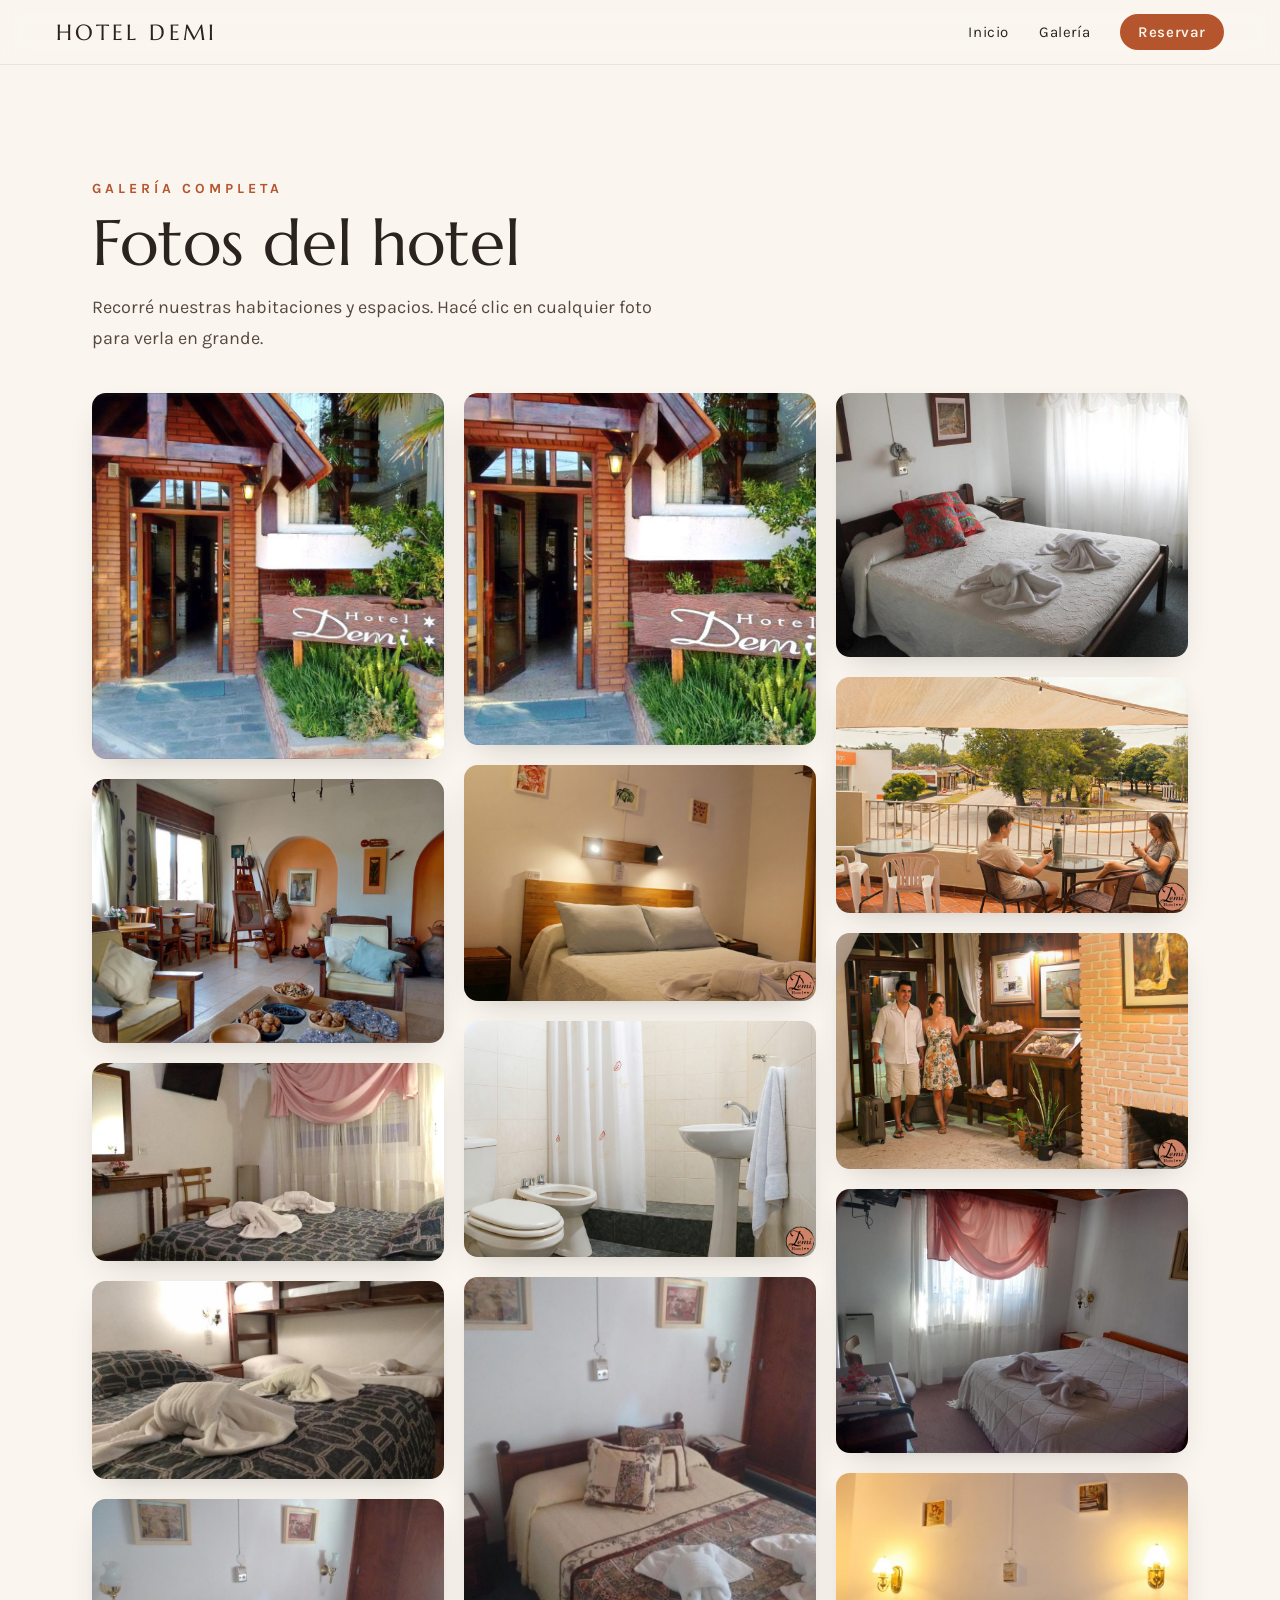
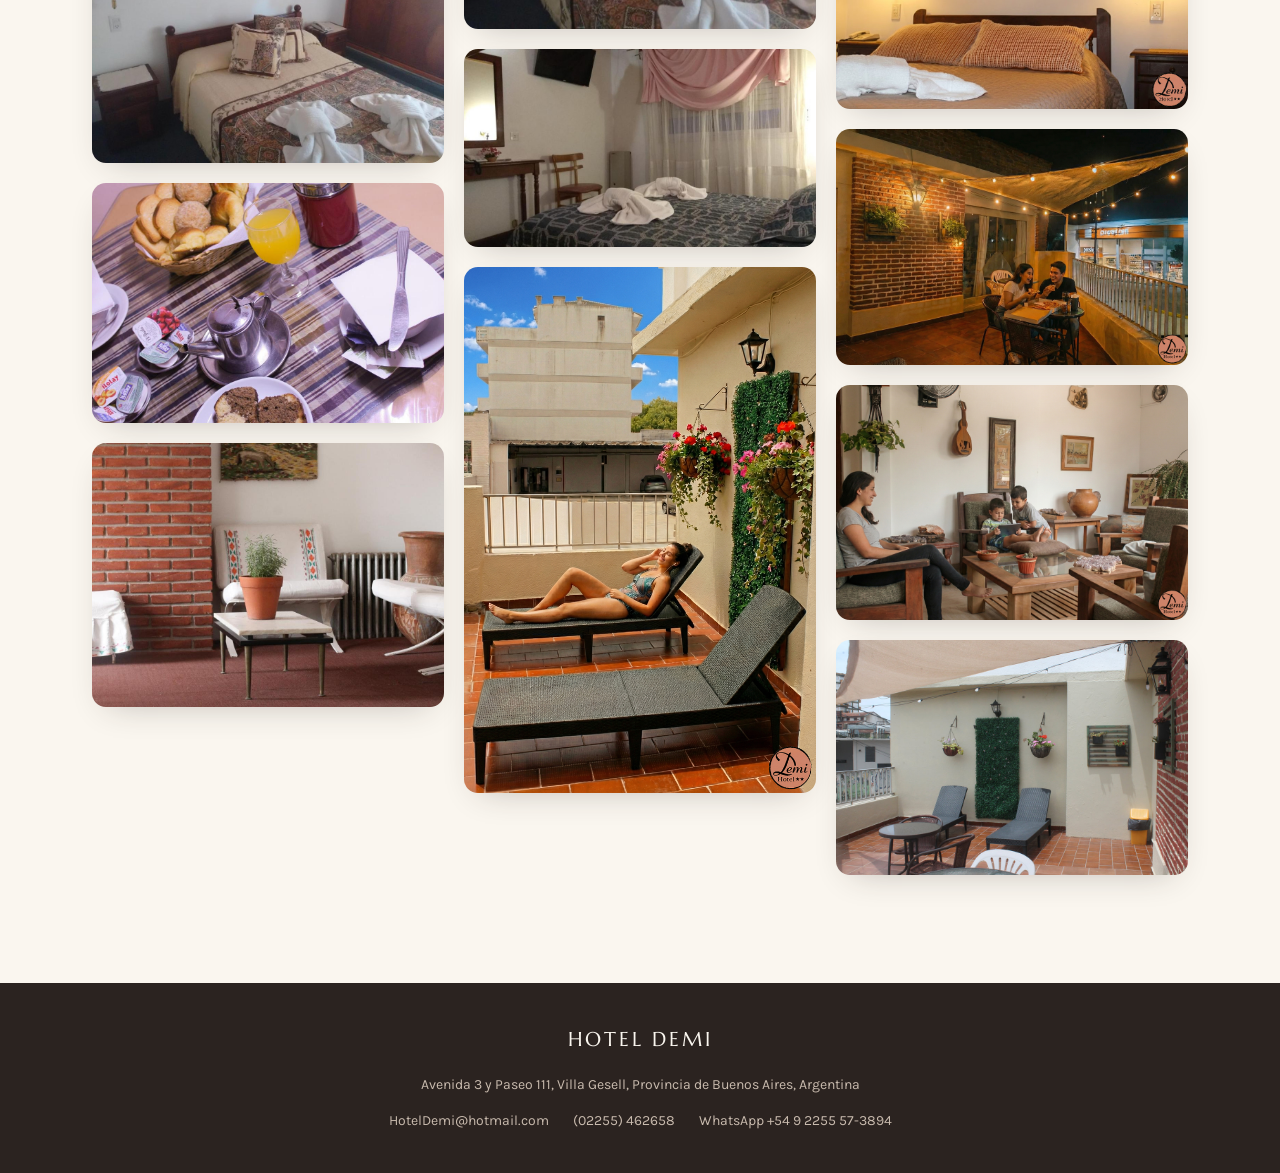
==== fotos.html @ 61f676c5 "Add files via upload" ====
<!DOCTYPE html>
<html lang="es">
<head>
<meta charset="UTF-8">
<meta name="viewport" content="width=device-width, initial-scale=1.0">
<title>Fotos | Hotel Demi, Villa Gesell</title>
<link rel="preconnect" href="https://fonts.googleapis.com">
<link rel="preconnect" href="https://fonts.gstatic.com" crossorigin>
<link href="https://fonts.googleapis.com/css2?family=Marcellus&family=Karla:wght@300;400;500;600;700&display=swap" rel="stylesheet">
<link rel="stylesheet" href="styles.css">
<link rel="stylesheet" href="fotos.css">
</head>
<body>

<header class="header">
  <a href="index.html" class="logo">HOTEL DEMI</a>
  <nav class="nav">
    <a href="index.html">Inicio</a>
    <a href="index.html#galeria">Galería</a>
    <a href="index.html#contacto" class="btn-nav">Reservar</a>
  </nav>
</header>

<div class="fotos-title container">
  <p class="eyebrow reveal in-view">Galería completa</p>
  <h1 class="reveal in-view">Fotos del hotel</h1>
  <p class="fotos-sub reveal in-view">Recorré nuestras habitaciones y espacios. Hacé clic en cualquier foto para verla en grande.</p>
</div>

<div class="fotos-grid container" id="fotosGrid">
  <div class="fotos-item"><img src="images/hero.jpg" alt="Entrada del hotel"></div>
  <div class="fotos-item"><img src="images/fachada.jpg" alt="Fachada"></div>
  <div class="fotos-item"><img src="images/living.jpg" alt="Estar"></div>
  <div class="fotos-item"><img src="images/hab1.jpg" alt="Habitación matrimonial"></div>
  <div class="fotos-item"><img src="images/hab2.jpg" alt="Habitación"></div>
  <div class="fotos-item"><img src="images/desayuno.jpg" alt="Desayuno"></div>
  <div class="fotos-item"><img src="images/estar.jpg" alt="Sala de estar"></div>
  <div class="fotos-item"><img src="images/g01.jpg" alt="Hotel Demi"></div>
  <div class="fotos-item"><img src="images/g02.jpg" alt="Hotel Demi"></div>
  <div class="fotos-item"><img src="images/g03.jpg" alt="Hotel Demi"></div>
  <div class="fotos-item"><img src="images/g04.jpg" alt="Hotel Demi"></div>
  <div class="fotos-item"><img src="images/g05.jpg" alt="Hotel Demi"></div>
  <div class="fotos-item"><img src="images/g06.jpg" alt="Hotel Demi"></div>
  <div class="fotos-item"><img src="images/g07.jpg" alt="Hotel Demi"></div>
  <div class="fotos-item"><img src="images/g08.jpg" alt="Hotel Demi"></div>
  <div class="fotos-item"><img src="images/g09.jpg" alt="Hotel Demi"></div>
  <div class="fotos-item"><img src="images/g10.jpg" alt="Hotel Demi"></div>
  <div class="fotos-item"><img src="images/g11.jpg" alt="Hotel Demi"></div>
  <div class="fotos-item"><img src="images/g12.jpg" alt="Hotel Demi"></div>
  <div class="fotos-item"><img src="images/g13.jpg" alt="Hotel Demi"></div>
  <div class="fotos-item"><img src="images/g14.jpg" alt="Hotel Demi"></div>
</div>

<!-- Lightbox -->
<div class="lightbox" id="lightbox" hidden>
  <img src="" alt="Foto ampliada" id="lightboxImg">
  <button id="lightboxClose" aria-label="Cerrar">✕</button>
  <button id="lightboxPrev" aria-label="Anterior" class="lightbox-nav lightbox-nav-left">
    <svg width="22" height="22" viewBox="0 0 24 24" fill="none"><path d="M15 6l-6 6 6 6" stroke="currentColor" stroke-width="1.5" stroke-linecap="round" stroke-linejoin="round"/></svg>
  </button>
  <button id="lightboxNext" aria-label="Siguiente" class="lightbox-nav lightbox-nav-right">
    <svg width="22" height="22" viewBox="0 0 24 24" fill="none"><path d="M9 6l6 6-6 6" stroke="currentColor" stroke-width="1.5" stroke-linecap="round" stroke-linejoin="round"/></svg>
  </button>
</div>

<footer class="footer">
  <p class="footer-logo">HOTEL DEMI</p>
  <p class="footer-addr">Avenida 3 y Paseo 111, Villa Gesell, Provincia de Buenos Aires, Argentina</p>
  <div class="footer-links">
    <a href="mailto:HotelDemi@hotmail.com">HotelDemi@hotmail.com</a>
    <a href="tel:+542255462658">(02255) 462658</a>
    <a href="http://wa.me/5492255573894" target="_blank" rel="noopener">WhatsApp +54 9 2255 57-3894</a>
  </div>
</footer>

<script src="fotos.js"></script>
</body>
</html>
---- styles.css ----
/* ===== Reset & base ===== */
* { box-sizing: border-box; }
html { scroll-behavior: smooth; }
body {
  margin: 0;
  background: #FAF6EF;
  color: #2B2320;
  font-family: 'Karla', sans-serif;
  -webkit-font-smoothing: antialiased;
}
img { max-width: 100%; }
a { text-decoration: none; }
::selection { background: #B4552D; color: #FAF6EF; }

@keyframes fadeUp { from { opacity: 0; transform: translateY(26px); } to { opacity: 1; transform: translateY(0); } }
@keyframes floatY { 0%, 100% { transform: translateY(0); } 50% { transform: translateY(-12px); } }
@keyframes marquee { from { transform: translateX(0); } to { transform: translateX(-50%); } }
@keyframes bounceDown { 0%, 100% { transform: translateY(0); } 50% { transform: translateY(8px); } }
@keyframes pulseRing {
  0% { box-shadow: 0 10px 28px -6px rgba(0,0,0,0.4), 0 0 0 0 rgba(180,85,45,0.55); }
  70% { box-shadow: 0 10px 28px -6px rgba(0,0,0,0.4), 0 0 0 16px rgba(180,85,45,0); }
  100% { box-shadow: 0 10px 28px -6px rgba(0,0,0,0.4), 0 0 0 0 rgba(180,85,45,0); }
}

.container { max-width: 1240px; margin: 0 auto; }
.section-pad { padding: clamp(72px, 12vh, 130px) clamp(16px, 6vw, 72px); }
.section-dark { background: #2B2320; }
.section-cream { background: #F0E7D6; }

.eyebrow {
  margin: 0 0 12px;
  color: #B4552D;
  font-size: 14px;
  font-weight: 700;
  letter-spacing: 0.28em;
  text-transform: uppercase;
}
.eyebrow.center { text-align: center; }
.h2 {
  margin: 0 0 20px;
  font-family: 'Marcellus', serif;
  font-weight: 400;
  font-size: clamp(32px, 4vw, 46px);
  line-height: 1.15;
  color: #2B2320;
}
.h2.center { text-align: center; }
.section-dark .h2, .section-dark .eyebrow:not(.center) { color: #FAF6EF; }
.section-dark .eyebrow { color: #D89B6A; }
.p-lead { margin: 0 0 18px; font-size: 18px; line-height: 1.75; color: #55483F; }

/* Reveal on scroll */
.reveal { opacity: 0; transform: translateY(28px); transition: opacity 0.8s ease, transform 0.8s ease; }
.reveal.in-view { opacity: 1; transform: translateY(0); }

/* ===== Header ===== */
.header {
  position: fixed; top: 0; left: 0; right: 0; z-index: 50;
  display: flex; align-items: center; justify-content: space-between;
  flex-wrap: wrap; gap: 8px 24px;
  padding: 14px clamp(16px, 5vw, 56px);
  background: rgba(250,246,239,0.88);
  backdrop-filter: blur(12px); -webkit-backdrop-filter: blur(12px);
  border-bottom: 1px solid rgba(43,35,32,0.08);
}
.logo { font-family: 'Marcellus', serif; font-size: 22px; letter-spacing: 0.14em; color: #2B2320; }
.nav { display: flex; align-items: center; flex-wrap: wrap; gap: clamp(14px, 2.5vw, 30px); }
.nav a { color: #2B2320; font-size: 15px; letter-spacing: 0.04em; transition: color 0.2s; }
.nav a:hover { color: #B4552D; }
.btn-nav {
  color: #FAF6EF !important; background: #B4552D;
  font-size: 14px; font-weight: 600; letter-spacing: 0.06em;
  padding: 9px 18px; border-radius: 999px; transition: background 0.25s;
}
.btn-nav:hover { background: #8F3F1F; }

/* ===== Hero ===== */
.hero {
  position: relative; min-height: 100svh; box-sizing: border-box;
  overflow: hidden; display: flex; align-items: center; background: #FAF6EF;
  padding: clamp(96px, 13vh, 150px) clamp(16px, 6vw, 72px) clamp(40px, 7vh, 72px);
}
.hero-bg-blob { position: absolute; border-radius: 999px; }
.hero-bg-blob-1 { top: -140px; right: -140px; width: 460px; height: 460px; background: #F0E7D6; }
.hero-bg-blob-2 { bottom: -180px; left: -120px; width: 380px; height: 380px; background: #F3ECDE; }
.hero-grid {
  position: relative; width: 100%; max-width: 1360px; margin: 0 auto;
  display: grid; grid-template-columns: repeat(auto-fit, minmax(min(100%, 400px), 1fr));
  gap: clamp(32px, 4vw, 64px); align-items: center;
}
.hero-text { will-change: transform, opacity; }
.eyebrow.hero-eyebrow { font-size: clamp(13px, 1.3vw, 15px); }
.hero-text h1 {
  margin: 0; font-family: 'Marcellus', serif; font-weight: 400; color: #2B2320;
  font-size: clamp(48px, 7.5vw, 96px); line-height: 1.02; letter-spacing: 0.02em;
}
.hero-sub { margin: 20px 0 0; color: #55483F; font-size: clamp(18px, 2vw, 23px); font-weight: 300; line-height: 1.6; }
.nowrap { white-space: nowrap; }
.hero-actions { display: flex; flex-wrap: wrap; gap: 14px; margin-top: 34px; }
.btn-primary {
  display: inline-block; background: #B4552D; color: #FAF6EF;
  font-size: 16px; font-weight: 600; letter-spacing: 0.05em;
  padding: 15px 30px; border-radius: 999px; transition: background 0.25s, transform 0.25s; border: none; cursor: pointer;
}
.btn-primary:hover { background: #8F3F1F; transform: translateY(-2px); }
.btn-outline {
  display: inline-block; background: transparent; border: 1px solid rgba(43,35,32,0.35); color: #2B2320;
  font-size: 16px; font-weight: 500; letter-spacing: 0.05em; padding: 14px 30px; border-radius: 999px;
  transition: background 0.25s, border-color 0.25s;
}
.btn-outline:hover { background: #F0E7D6; border-color: #B4552D; }
.hero-img-wrap { position: relative; will-change: transform; }
.hero-img-float { animation: floatY 8s ease-in-out infinite; }
.hero-img {
  width: 100%; height: clamp(480px, 84vh, 860px); object-fit: cover; display: block;
  border-radius: clamp(140px, 22vw, 300px) clamp(140px, 22vw, 300px) 24px 24px;
  box-shadow: 0 40px 90px -30px rgba(43,35,32,0.45);
}
.scroll-hint {
  position: absolute; bottom: 14px; left: 50%; margin-left: -12px;
  color: rgba(43,35,32,0.55); animation: bounceDown 2s ease-in-out infinite;
}

/* ===== Ribbon ===== */
.ribbon { background: #2B2320; overflow: hidden; padding: 16px 0; }
.ribbon-track { display: flex; width: max-content; animation: marquee 30s linear infinite; }
.ribbon-text {
  display: flex; align-items: center; gap: 28px; padding-right: 28px;
  font-family: 'Marcellus', serif; font-size: 17px; letter-spacing: 0.22em;
  text-transform: uppercase; color: #E8DFCE; white-space: nowrap;
}
.ribbon-text .dot { color: #B4552D; }

/* ===== About ===== */
.two-col { display: grid; grid-template-columns: repeat(auto-fit, minmax(min(100%, 420px), 1fr)); gap: clamp(32px, 5vw, 72px); align-items: center; }
.chip-row { display: flex; flex-wrap: wrap; gap: 10px; }
.chip { display: inline-block; background: #F0E7D6; color: #6B4F3A; font-size: 14px; font-weight: 600; padding: 8px 16px; border-radius: 999px; }
.about-imgs { position: relative; }
.about-img-main { width: 100%; aspect-ratio: 4/3; object-fit: cover; border-radius: 18px; box-shadow: 0 24px 60px -20px rgba(43,35,32,0.35); display: block; }
.about-img-small {
  position: absolute; bottom: -34px; left: -20px; width: clamp(120px, 32%, 200px); aspect-ratio: 1;
  object-fit: cover; border-radius: 14px; border: 5px solid #FAF6EF; box-shadow: 0 16px 40px -12px rgba(43,35,32,0.4);
}

/* ===== Services ===== */
.cards-grid { display: grid; grid-template-columns: repeat(auto-fit, minmax(min(100%, 300px), 1fr)); gap: clamp(20px, 3vw, 32px); margin-top: 52px; }
.service-card { background: #362C27; border-radius: 18px; overflow: hidden; transition: transform 0.35s ease; }
.service-card:hover { transform: translateY(-6px); }
.service-card img { width: 100%; height: 240px; object-fit: cover; display: block; transition: transform 0.6s ease; }
.service-card:hover img { transform: scale(1.06); }
.service-card-body { padding: 26px 26px 30px; }
.service-card-body h3 { margin: 0 0 8px; font-family: 'Marcellus', serif; font-weight: 400; font-size: 24px; color: #FAF6EF; letter-spacing: 0.04em; }
.service-card-body p { margin: 0; font-size: 16px; line-height: 1.65; color: #C9BBAE; }

/* ===== Gallery / carousel ===== */
.gallery-head {
  display: flex; flex-wrap: wrap; align-items: flex-end; justify-content: space-between; gap: 16px;
  padding: 0 clamp(16px, 6vw, 72px); margin-bottom: 40px; box-sizing: border-box;
}
.gallery-controls { display: flex; align-items: center; gap: 12px; }
.link-arrow { color: #B4552D; font-size: 16px; font-weight: 600; margin-right: 8px; transition: color 0.2s; }
.link-arrow:hover { color: #8F3F1F; }
.carousel-btn {
  width: 48px; height: 48px; border-radius: 999px; cursor: pointer;
  display: grid; place-items: center; transition: background 0.2s; border: none;
}
.carousel-btn-light { border: 1px solid rgba(43,35,32,0.25); background: #FAF6EF; color: #2B2320; }
.carousel-btn-light:hover { background: #F0E7D6; }
.carousel-btn-solid { background: #B4552D; color: #FAF6EF; }
.carousel-btn-solid:hover { background: #8F3F1F; }
.carousel {
  display: flex; gap: clamp(14px, 2vw, 24px); overflow-x: auto; scroll-snap-type: x mandatory;
  padding: 10px clamp(16px, 6vw, 72px) 26px; scrollbar-width: none; -webkit-overflow-scrolling: touch;
}
.carousel::-webkit-scrollbar { display: none; }
.carousel-item {
  flex: 0 0 auto; width: clamp(240px, 32vw, 400px); scroll-snap-align: center;
  border-radius: 16px; overflow: hidden; box-shadow: 0 16px 40px -18px rgba(43,35,32,0.35);
}
.carousel-item img { width: 100%; aspect-ratio: 3/4; object-fit: cover; display: block; transition: transform 0.6s ease; }
.carousel-item:hover img { transform: scale(1.05); }

/* ===== Contact ===== */
.contact-list { display: grid; gap: 18px; font-size: 17px; color: #2B2320; margin-top: 30px; }
.contact-item { display: flex; align-items: center; gap: 14px; }
.contact-item a { color: #2B2320; transition: color 0.2s; }
.contact-item a:hover { color: #B4552D; }
.contact-icon {
  width: 42px; height: 42px; border-radius: 999px; background: #FAF6EF;
  display: grid; place-items: center; color: #B4552D; flex-shrink: 0;
}
.contact-form {
  background: #FAF6EF; border-radius: 20px; padding: clamp(24px, 4vw, 40px);
  box-shadow: 0 24px 60px -24px rgba(43,35,32,0.3); display: grid; gap: 16px;
}
.contact-form label { display: grid; gap: 6px; font-size: 14px; font-weight: 600; color: #55483F; }
.contact-form input, .contact-form textarea {
  box-sizing: border-box; width: 100%; min-width: 0; font-family: 'Karla', sans-serif; font-size: 16px;
  padding: 12px 14px; border: 1px solid #D8CCB8; border-radius: 10px; background: #FFFFFF; color: #2B2320; outline: none;
}
.contact-form input:focus, .contact-form textarea:focus { border-color: #B4552D; }
.contact-form textarea { resize: vertical; }
.form-row { display: flex; flex-wrap: wrap; gap: 16px; }
.form-row label { flex: 1 1 180px; min-width: 0; }
.form-row-3 label.grow { flex: 1 1 150px; }
.form-row-3 label.small { flex: 0 1 110px; min-width: 84px; }
.btn-block { width: 100%; font-size: 17px; padding: 15px 24px; }
.form-note { margin: 0; font-size: 13px; color: #8A7A6C; text-align: center; }

/* ===== Footer ===== */
.footer {
  background: #2B2320; color: #C9BBAE; padding: 44px clamp(16px, 6vw, 72px);
  display: flex; flex-direction: column; align-items: center; text-align: center; gap: 16px;
  box-sizing: border-box;
}
.footer-logo { margin: 0 0 6px; font-family: 'Marcellus', serif; font-size: 20px; letter-spacing: 0.14em; color: #FAF6EF; }
.footer-addr { margin: 0; font-size: 14px; line-height: 1.6; }
.footer-links { display: flex; flex-wrap: wrap; justify-content: center; gap: 4px 24px; font-size: 14px; }
.footer-links a { color: #C9BBAE; transition: color 0.2s; }
.footer-links a:hover { color: #FAF6EF; }

/* ===== Floating buttons ===== */
.fab { position: fixed; right: 20px; z-index: 60; display: flex; align-items: center; gap: 10px; }
.fab-chat { bottom: 90px; }
.fab-whatsapp { bottom: 20px; }
.fab-label { font-family: 'Karla', sans-serif; font-size: 14px; font-weight: 700; padding: 10px 18px; border-radius: 999px; white-space: nowrap; }
.fab-label-dark { background: #2B2320; color: #FAF6EF; box-shadow: 0 8px 22px -6px rgba(0,0,0,0.35); }
.fab-btn { border: none; cursor: pointer; display: grid; place-items: center; flex-shrink: 0; transition: transform 0.25s, background 0.25s; }
.fab-btn-chat {
  width: 68px; height: 68px; border-radius: 999px; border: 3px solid #FAF6EF; background: #B4552D; color: #FAF6EF;
  animation: pulseRing 2.4s ease-out infinite; box-shadow: 0 10px 28px -6px rgba(0,0,0,0.4);
}
.fab-btn-chat:hover { transform: scale(1.08); background: #8F3F1F; }
.fab-btn-whatsapp { width: 58px; height: 58px; border-radius: 999px; background: #25D366; box-shadow: 0 10px 28px -6px rgba(0,0,0,0.4); }
.fab-btn-whatsapp:hover { transform: scale(1.08); }

/* ===== Chat panel ===== */
.chat-panel {
  position: fixed; right: clamp(8px, 2vw, 20px); bottom: 158px; z-index: 70;
  width: min(480px, calc(100vw - 24px)); height: min(680px, calc(100vh - 180px));
  border-radius: 20px; overflow: hidden; background: #FAF6EF;
  box-shadow: 0 30px 80px -20px rgba(0,0,0,0.5); border: 1px solid rgba(43,35,32,0.12);
  animation: fadeUp 0.35s ease-out both; display: flex; flex-direction: column;
}
.chat-panel[hidden] { display: none; }
.chat-panel-head { display: flex; align-items: center; justify-content: space-between; gap: 12px; padding: 12px 16px; background: #2B2320; }
.chat-panel-head span { font-family: 'Marcellus', serif; font-size: 16px; letter-spacing: 0.1em; color: #FAF6EF; }
.chat-panel-head button {
  width: 32px; height: 32px; border-radius: 999px; border: none; background: rgba(250,246,239,0.12);
  color: #FAF6EF; cursor: pointer; font-size: 15px; display: grid; place-items: center; transition: background 0.2s;
}
.chat-panel-head button:hover { background: rgba(250,246,239,0.28); }
.chat-panel iframe { flex: 1; width: 100%; border: none; background: #FFFFFF; }
---- fotos.css ----
.fotos-title { padding: clamp(130px, 20vh, 190px) clamp(16px, 6vw, 72px) 40px; box-sizing: border-box; }
.fotos-title h1 { margin: 0 0 14px; font-family: 'Marcellus', serif; font-weight: 400; font-size: clamp(38px, 6vw, 64px); line-height: 1.08; }
.fotos-sub { margin: 0; font-size: 18px; color: #55483F; max-width: 560px; line-height: 1.7; }

.fotos-grid {
  padding: 0 clamp(16px, 6vw, 72px) clamp(80px, 12vh, 130px); box-sizing: border-box;
  columns: 3 280px; column-gap: 20px;
}
.fotos-item { break-inside: avoid; margin-bottom: 20px; }
.fotos-item img {
  width: 100%; display: block; border-radius: 14px; cursor: zoom-in;
  box-shadow: 0 12px 32px -16px rgba(43,35,32,0.3); transition: transform 0.3s ease, box-shadow 0.3s ease;
}
.fotos-item img:hover { transform: scale(1.02); box-shadow: 0 20px 44px -16px rgba(43,35,32,0.45); }

.lightbox {
  position: fixed; inset: 0; z-index: 100; background: rgba(24,17,12,0.92);
  display: flex; align-items: center; justify-content: center; padding: clamp(16px, 4vw, 48px);
  cursor: zoom-out; box-sizing: border-box;
}
.lightbox[hidden] { display: none; }
.lightbox img { max-width: 100%; max-height: 100%; border-radius: 12px; box-shadow: 0 30px 80px rgba(0,0,0,0.5); animation: fadeUp 0.35s ease-out both; }
.lightbox #lightboxClose {
  position: absolute; top: 20px; right: 20px; width: 48px; height: 48px; border-radius: 999px;
  border: 1px solid rgba(250,246,239,0.4); background: rgba(250,246,239,0.1); color: #FAF6EF;
  cursor: pointer; font-size: 22px; display: grid; place-items: center; transition: background 0.2s;
}
.lightbox #lightboxClose:hover { background: rgba(250,246,239,0.25); }
.lightbox-nav {
  position: absolute; top: 50%; transform: translateY(-50%); width: 50px; height: 50px; border-radius: 999px;
  border: none; background: rgba(250,246,239,0.14); color: #FAF6EF; cursor: pointer;
  display: grid; place-items: center; transition: background 0.2s;
}
.lightbox-nav:hover { background: rgba(250,246,239,0.3); }
.lightbox-nav-left { left: 14px; }
.lightbox-nav-right { right: 14px; }
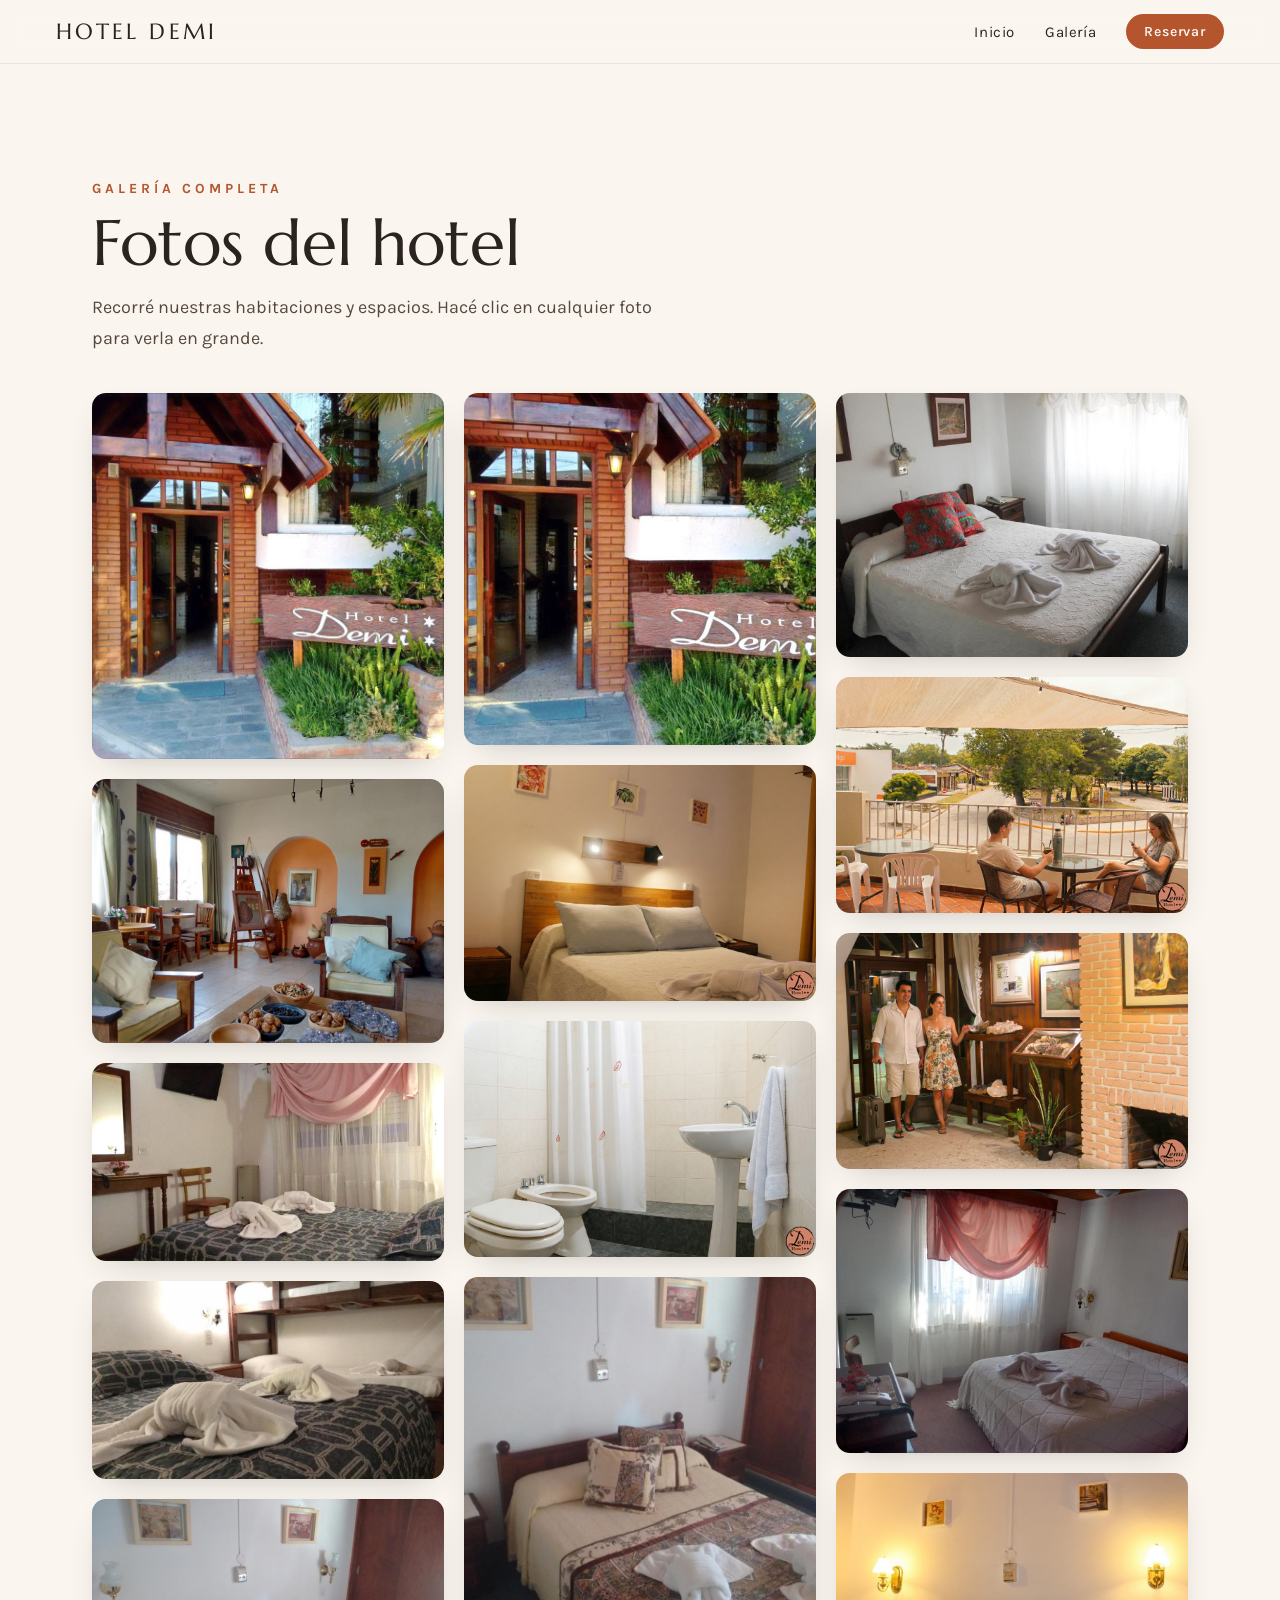
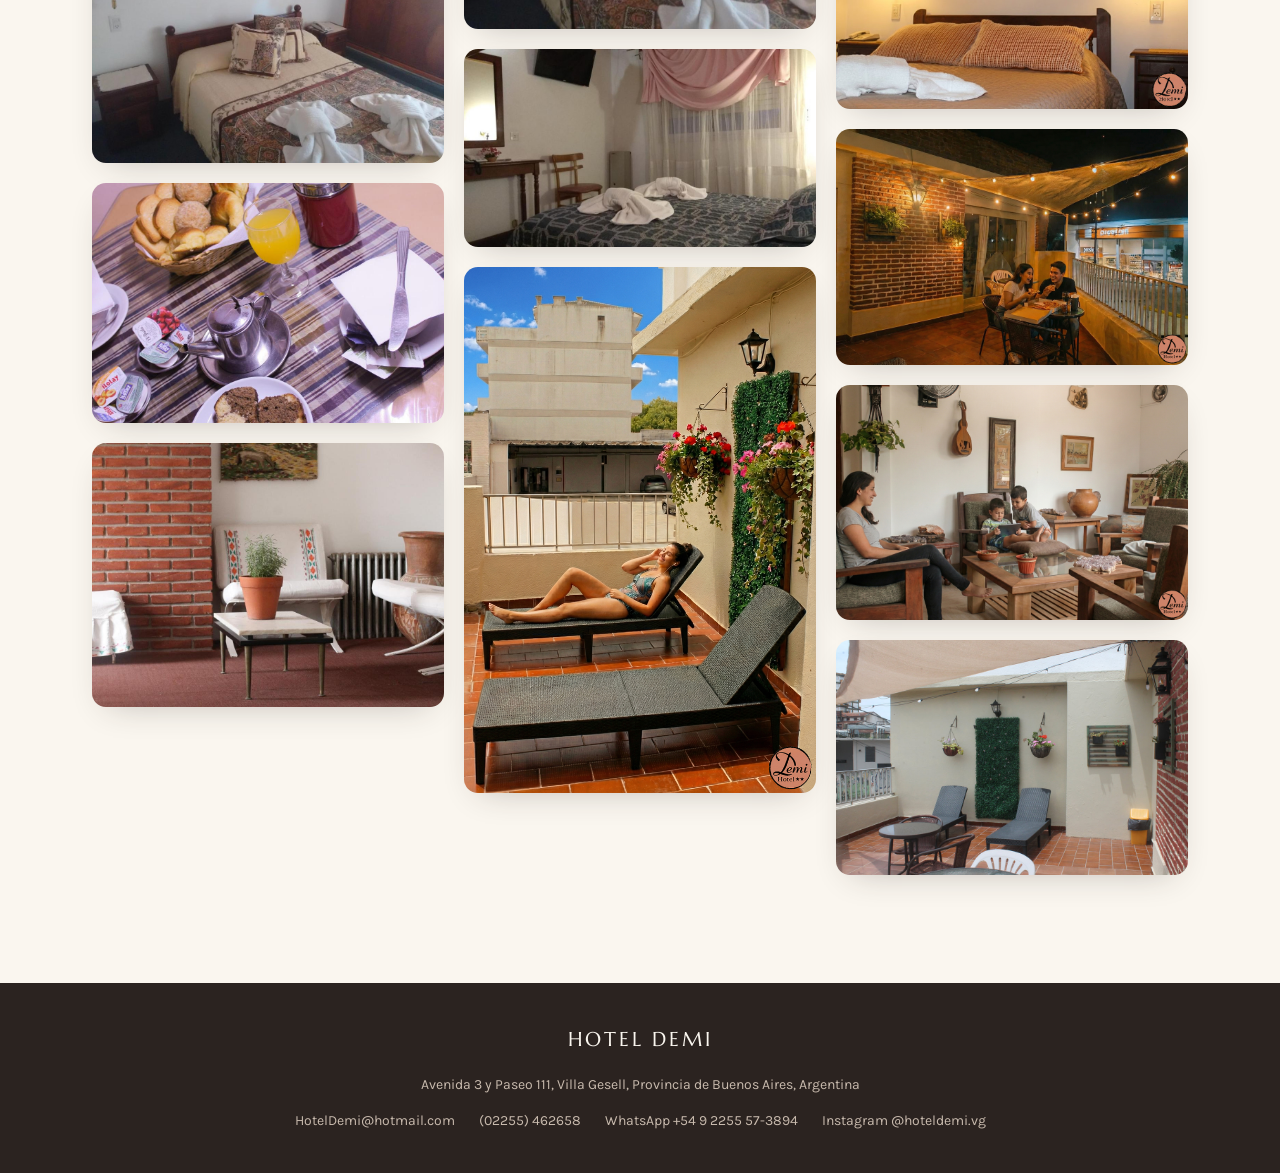
==== commit 82adfafa: "Add files via upload" ====
--- a/fotos.html
+++ b/fotos.html
@@ -4,6 +4,8 @@
 <meta charset="UTF-8">
 <meta name="viewport" content="width=device-width, initial-scale=1.0">
 <title>Fotos | Hotel Demi, Villa Gesell</title>
+<meta name="description" content="Galería de fotos del Hotel Demi en Villa Gesell: habitaciones, desayuno y espacios comunes.">
+<meta name="theme-color" content="#FAF6EF">
 <link rel="preconnect" href="https://fonts.googleapis.com">
 <link rel="preconnect" href="https://fonts.gstatic.com" crossorigin>
 <link href="https://fonts.googleapis.com/css2?family=Marcellus&family=Karla:wght@300;400;500;600;700&display=swap" rel="stylesheet">
@@ -14,11 +16,16 @@
 
 <header class="header">
   <a href="index.html" class="logo">HOTEL DEMI</a>
-  <nav class="nav">
-    <a href="index.html">Inicio</a>
-    <a href="index.html#galeria">Galería</a>
+  <div class="header-right">
+    <nav class="nav" id="siteNav">
+      <a href="index.html">Inicio</a>
+      <a href="index.html#galeria">Galería</a>
+    </nav>
     <a href="index.html#contacto" class="btn-nav">Reservar</a>
-  </nav>
+    <button class="nav-toggle" id="navToggle" aria-label="Abrir menú" aria-expanded="false" aria-controls="siteNav">
+      <svg width="22" height="22" viewBox="0 0 24 24" fill="none"><path class="nt-bars" d="M4 7h16M4 12h16M4 17h16" stroke="currentColor" stroke-width="1.6" stroke-linecap="round"/><path class="nt-x" d="M6 6l12 12M18 6L6 18" stroke="currentColor" stroke-width="1.6" stroke-linecap="round"/></svg>
+    </button>
+  </div>
 </header>
 
 <div class="fotos-title container">
@@ -32,23 +39,23 @@
   <div class="fotos-item"><img src="images/fachada.jpg" alt="Fachada"></div>
   <div class="fotos-item"><img src="images/living.jpg" alt="Estar"></div>
   <div class="fotos-item"><img src="images/hab1.jpg" alt="Habitación matrimonial"></div>
-  <div class="fotos-item"><img src="images/hab2.jpg" alt="Habitación"></div>
-  <div class="fotos-item"><img src="images/desayuno.jpg" alt="Desayuno"></div>
-  <div class="fotos-item"><img src="images/estar.jpg" alt="Sala de estar"></div>
-  <div class="fotos-item"><img src="images/g01.jpg" alt="Hotel Demi"></div>
-  <div class="fotos-item"><img src="images/g02.jpg" alt="Hotel Demi"></div>
-  <div class="fotos-item"><img src="images/g03.jpg" alt="Hotel Demi"></div>
-  <div class="fotos-item"><img src="images/g04.jpg" alt="Hotel Demi"></div>
-  <div class="fotos-item"><img src="images/g05.jpg" alt="Hotel Demi"></div>
-  <div class="fotos-item"><img src="images/g06.jpg" alt="Hotel Demi"></div>
-  <div class="fotos-item"><img src="images/g07.jpg" alt="Hotel Demi"></div>
-  <div class="fotos-item"><img src="images/g08.jpg" alt="Hotel Demi"></div>
-  <div class="fotos-item"><img src="images/g09.jpg" alt="Hotel Demi"></div>
-  <div class="fotos-item"><img src="images/g10.jpg" alt="Hotel Demi"></div>
-  <div class="fotos-item"><img src="images/g11.jpg" alt="Hotel Demi"></div>
-  <div class="fotos-item"><img src="images/g12.jpg" alt="Hotel Demi"></div>
-  <div class="fotos-item"><img src="images/g13.jpg" alt="Hotel Demi"></div>
-  <div class="fotos-item"><img src="images/g14.jpg" alt="Hotel Demi"></div>
+  <div class="fotos-item"><img loading="lazy" src="images/hab2.jpg" alt="Habitación"></div>
+  <div class="fotos-item"><img loading="lazy" src="images/desayuno.jpg" alt="Desayuno"></div>
+  <div class="fotos-item"><img loading="lazy" src="images/estar.jpg" alt="Sala de estar"></div>
+  <div class="fotos-item"><img loading="lazy" src="images/g01.jpg" alt="Hotel Demi"></div>
+  <div class="fotos-item"><img loading="lazy" src="images/g02.jpg" alt="Hotel Demi"></div>
+  <div class="fotos-item"><img loading="lazy" src="images/g03.jpg" alt="Hotel Demi"></div>
+  <div class="fotos-item"><img loading="lazy" src="images/g04.jpg" alt="Hotel Demi"></div>
+  <div class="fotos-item"><img loading="lazy" src="images/g05.jpg" alt="Hotel Demi"></div>
+  <div class="fotos-item"><img loading="lazy" src="images/g06.jpg" alt="Hotel Demi"></div>
+  <div class="fotos-item"><img loading="lazy" src="images/g07.jpg" alt="Hotel Demi"></div>
+  <div class="fotos-item"><img loading="lazy" src="images/g08.jpg" alt="Hotel Demi"></div>
+  <div class="fotos-item"><img loading="lazy" src="images/g09.jpg" alt="Hotel Demi"></div>
+  <div class="fotos-item"><img loading="lazy" src="images/g10.jpg" alt="Hotel Demi"></div>
+  <div class="fotos-item"><img loading="lazy" src="images/g11.jpg" alt="Hotel Demi"></div>
+  <div class="fotos-item"><img loading="lazy" src="images/g12.jpg" alt="Hotel Demi"></div>
+  <div class="fotos-item"><img loading="lazy" src="images/g13.jpg" alt="Hotel Demi"></div>
+  <div class="fotos-item"><img loading="lazy" src="images/g14.jpg" alt="Hotel Demi"></div>
 </div>
 
 <!-- Lightbox -->
@@ -69,10 +76,12 @@
   <div class="footer-links">
     <a href="mailto:HotelDemi@hotmail.com">HotelDemi@hotmail.com</a>
     <a href="tel:+542255462658">(02255) 462658</a>
-    <a href="http://wa.me/5492255573894" target="_blank" rel="noopener">WhatsApp +54 9 2255 57-3894</a>
+    <a href="https://wa.me/5492255573894" target="_blank" rel="noopener">WhatsApp +54 9 2255 57-3894</a>
+    <a href="https://www.instagram.com/hoteldemi.vg/" target="_blank" rel="noopener">Instagram @hoteldemi.vg</a>
   </div>
 </footer>
 
+<script src="script.js"></script>
 <script src="fotos.js"></script>
 </body>
 </html>
--- a/styles.css
+++ b/styles.css
@@ -49,9 +49,18 @@
 .section-dark .eyebrow { color: #D89B6A; }
 .p-lead { margin: 0 0 18px; font-size: 18px; line-height: 1.75; color: #55483F; }
 
-/* Reveal on scroll */
+/* Reveal on scroll (solo se oculta si JS cargó: html.js) */
 .reveal { opacity: 0; transform: translateY(28px); transition: opacity 0.8s ease, transform 0.8s ease; }
 .reveal.in-view { opacity: 1; transform: translateY(0); }
+html:not(.js) .reveal { opacity: 1; transform: none; }
+@media (prefers-reduced-motion: reduce) {
+  .reveal { opacity: 1; transform: none; transition: none; }
+  .ribbon-track { animation: none; }
+  .hero-img-float { animation: none; }
+  .scroll-hint { animation: none; }
+  .fab-btn-chat { animation: none; }
+  html { scroll-behavior: auto; }
+}
 
 /* ===== Header ===== */
 .header {
@@ -64,6 +73,11 @@
   border-bottom: 1px solid rgba(43,35,32,0.08);
 }
 .logo { font-family: 'Marcellus', serif; font-size: 22px; letter-spacing: 0.14em; color: #2B2320; }
+.header-right { display: flex; align-items: center; gap: clamp(14px, 2.5vw, 30px); }
+.nav-toggle { display: none; width: 44px; height: 44px; border: none; border-radius: 10px; background: transparent; color: #2B2320; cursor: pointer; place-items: center; }
+.nav-toggle .nt-x { display: none; }
+body.nav-open .nav-toggle .nt-x { display: block; }
+body.nav-open .nav-toggle .nt-bars { display: none; }
 .nav { display: flex; align-items: center; flex-wrap: wrap; gap: clamp(14px, 2.5vw, 30px); }
 .nav a { color: #2B2320; font-size: 15px; letter-spacing: 0.04em; transition: color 0.2s; }
 .nav a:hover { color: #B4552D; }
@@ -158,7 +172,7 @@
   padding: 0 clamp(16px, 6vw, 72px); margin-bottom: 40px; box-sizing: border-box;
 }
 .gallery-controls { display: flex; align-items: center; gap: 12px; }
-.link-arrow { color: #B4552D; font-size: 16px; font-weight: 600; margin-right: 8px; transition: color 0.2s; }
+.link-arrow { color: #B4552D; font-size: 16px; font-weight: 600; margin-right: 8px; padding: 12px 0; display: inline-block; transition: color 0.2s; }
 .link-arrow:hover { color: #8F3F1F; }
 .carousel-btn {
   width: 48px; height: 48px; border-radius: 999px; cursor: pointer;
@@ -179,11 +193,14 @@
 }
 .carousel-item img { width: 100%; aspect-ratio: 3/4; object-fit: cover; display: block; transition: transform 0.6s ease; }
 .carousel-item:hover img { transform: scale(1.05); }
+.carousel-dots { display: flex; justify-content: center; gap: 8px; padding: 4px clamp(16px, 6vw, 72px) 0; }
+.carousel-dots span { width: 8px; height: 8px; border-radius: 999px; background: rgba(43,35,32,0.18); transition: background 0.25s, transform 0.25s; }
+.carousel-dots span.active { background: #B4552D; transform: scale(1.2); }
 
 /* ===== Contact ===== */
 .contact-list { display: grid; gap: 18px; font-size: 17px; color: #2B2320; margin-top: 30px; }
 .contact-item { display: flex; align-items: center; gap: 14px; }
-.contact-item a { color: #2B2320; transition: color 0.2s; }
+.contact-item a { color: #2B2320; padding: 10px 0; display: inline-block; transition: color 0.2s; }
 .contact-item a:hover { color: #B4552D; }
 .contact-icon {
   width: 42px; height: 42px; border-radius: 999px; background: #FAF6EF;
@@ -242,6 +259,14 @@
   box-shadow: 0 30px 80px -20px rgba(0,0,0,0.5); border: 1px solid rgba(43,35,32,0.12);
   animation: fadeUp 0.35s ease-out both; display: flex; flex-direction: column;
 }
+/* En móvil el chat abre a pantalla completa: el teclado queda siempre pegado al input */
+@media (max-width: 719px) {
+  .chat-panel {
+    inset: 0; width: 100%; height: 100dvh; border-radius: 0; border: none;
+    animation: none;
+  }
+  body.chat-open { overflow: hidden; }
+}
 .chat-panel[hidden] { display: none; }
 .chat-panel-head { display: flex; align-items: center; justify-content: space-between; gap: 12px; padding: 12px 16px; background: #2B2320; }
 .chat-panel-head span { font-family: 'Marcellus', serif; font-size: 16px; letter-spacing: 0.1em; color: #FAF6EF; }
@@ -251,3 +276,44 @@
 }
 .chat-panel-head button:hover { background: rgba(250,246,239,0.28); }
 .chat-panel iframe { flex: 1; width: 100%; border: none; background: #FFFFFF; }
+
+/* ===== Móvil ===== */
+@media (max-width: 719px) {
+  /* Header compacto con menú hamburguesa */
+  .header { flex-wrap: nowrap; padding: 10px 16px; gap: 10px; }
+  .header-right { gap: 4px; }
+  .nav-toggle { display: grid; }
+  .btn-nav { padding: 12px 18px; }
+  .nav {
+    position: absolute; top: 100%; left: 0; right: 0;
+    display: none; flex-direction: column; align-items: stretch; gap: 0;
+    background: rgba(250,246,239,0.98); backdrop-filter: blur(12px); -webkit-backdrop-filter: blur(12px);
+    border-bottom: 1px solid rgba(43,35,32,0.1);
+    padding: 8px 8px 12px;
+    box-shadow: 0 24px 40px -24px rgba(43,35,32,0.35);
+  }
+  body.nav-open .nav { display: flex; }
+  .nav a { padding: 13px 16px; font-size: 16px; border-radius: 10px; }
+  .nav a:active { background: #F0E7D6; }
+
+  /* Hero compacto: la foto no empuja el contenido pantalla y media */
+  .hero { min-height: auto; padding-top: 92px; }
+  .hero-img { height: min(45vh, 420px); border-radius: clamp(100px, 26vw, 150px) clamp(100px, 26vw, 150px) 20px 20px; }
+  .scroll-hint { display: none; }
+
+  /* Botones flotantes: solo los círculos, sin etiquetas permanentes */
+  .fab-label { display: none; }
+  .fab { right: 16px; }
+  .fab-chat { bottom: 84px; }
+  .fab-whatsapp { bottom: 16px; }
+  .fab-btn-chat { width: 58px; height: 58px; }
+  .fab-btn-whatsapp { width: 52px; height: 52px; }
+
+  /* Foto flotante de "Sobre nosotros" dentro del borde */
+  .about-img-small { left: 12px; bottom: -24px; }
+  .about-imgs { margin-bottom: 24px; }
+
+  /* Targets táctiles del footer */
+  .footer-links { gap: 4px 24px; }
+  .footer-links a { display: inline-block; padding: 10px 4px; }
+}
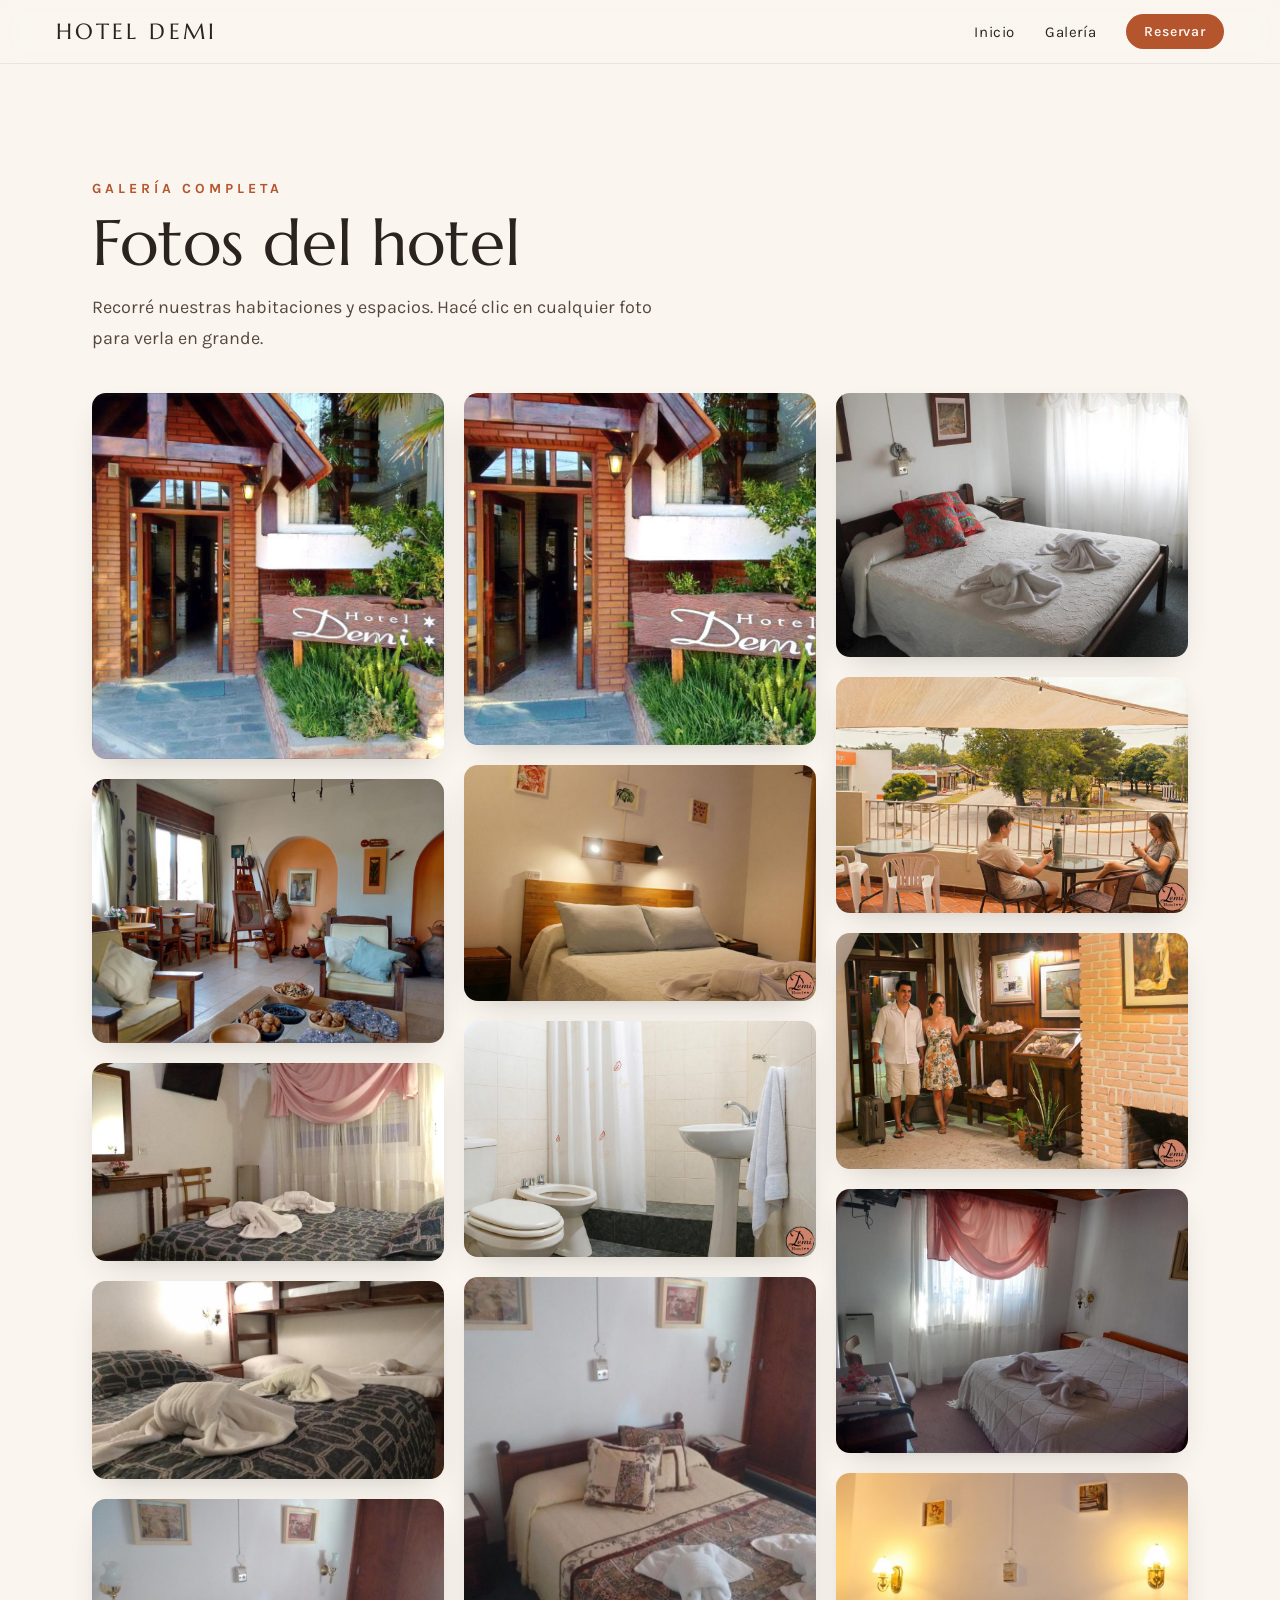
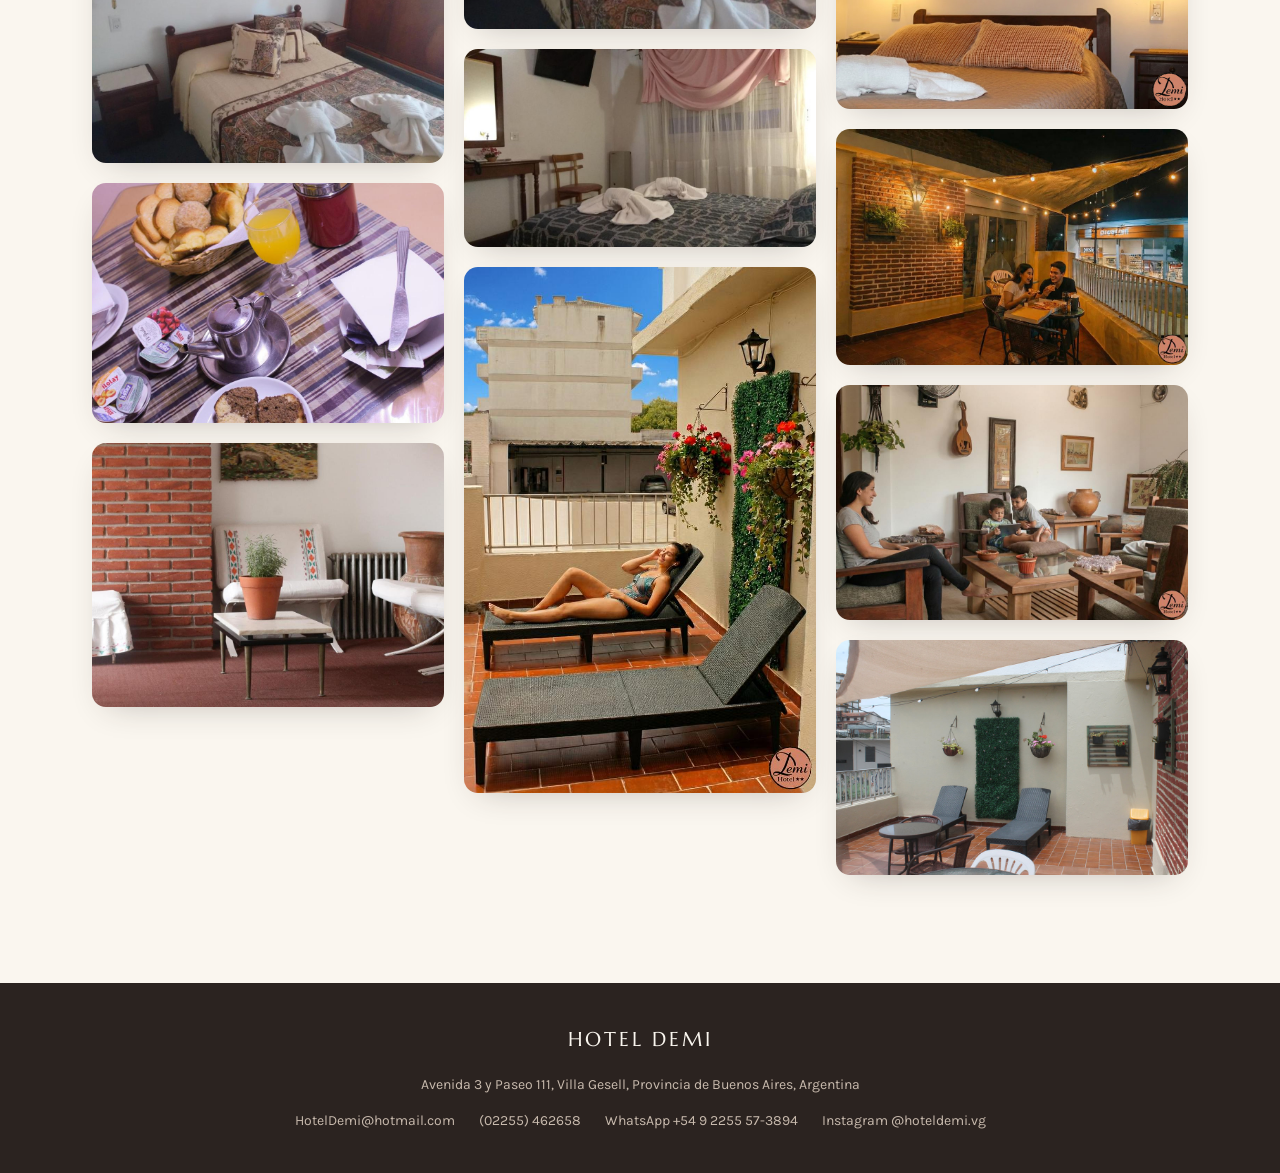
==== commit 0bc4054d: "Add files via upload" ====
--- a/fotos.html
+++ b/fotos.html
@@ -6,6 +6,8 @@
 <title>Fotos | Hotel Demi, Villa Gesell</title>
 <meta name="description" content="Galería de fotos del Hotel Demi en Villa Gesell: habitaciones, desayuno y espacios comunes.">
 <meta name="theme-color" content="#FAF6EF">
+<link rel="icon" type="image/png" href="favicon.png">
+<link rel="apple-touch-icon" href="apple-touch-icon.png">
 <link rel="preconnect" href="https://fonts.googleapis.com">
 <link rel="preconnect" href="https://fonts.gstatic.com" crossorigin>
 <link href="https://fonts.googleapis.com/css2?family=Marcellus&family=Karla:wght@300;400;500;600;700&display=swap" rel="stylesheet">
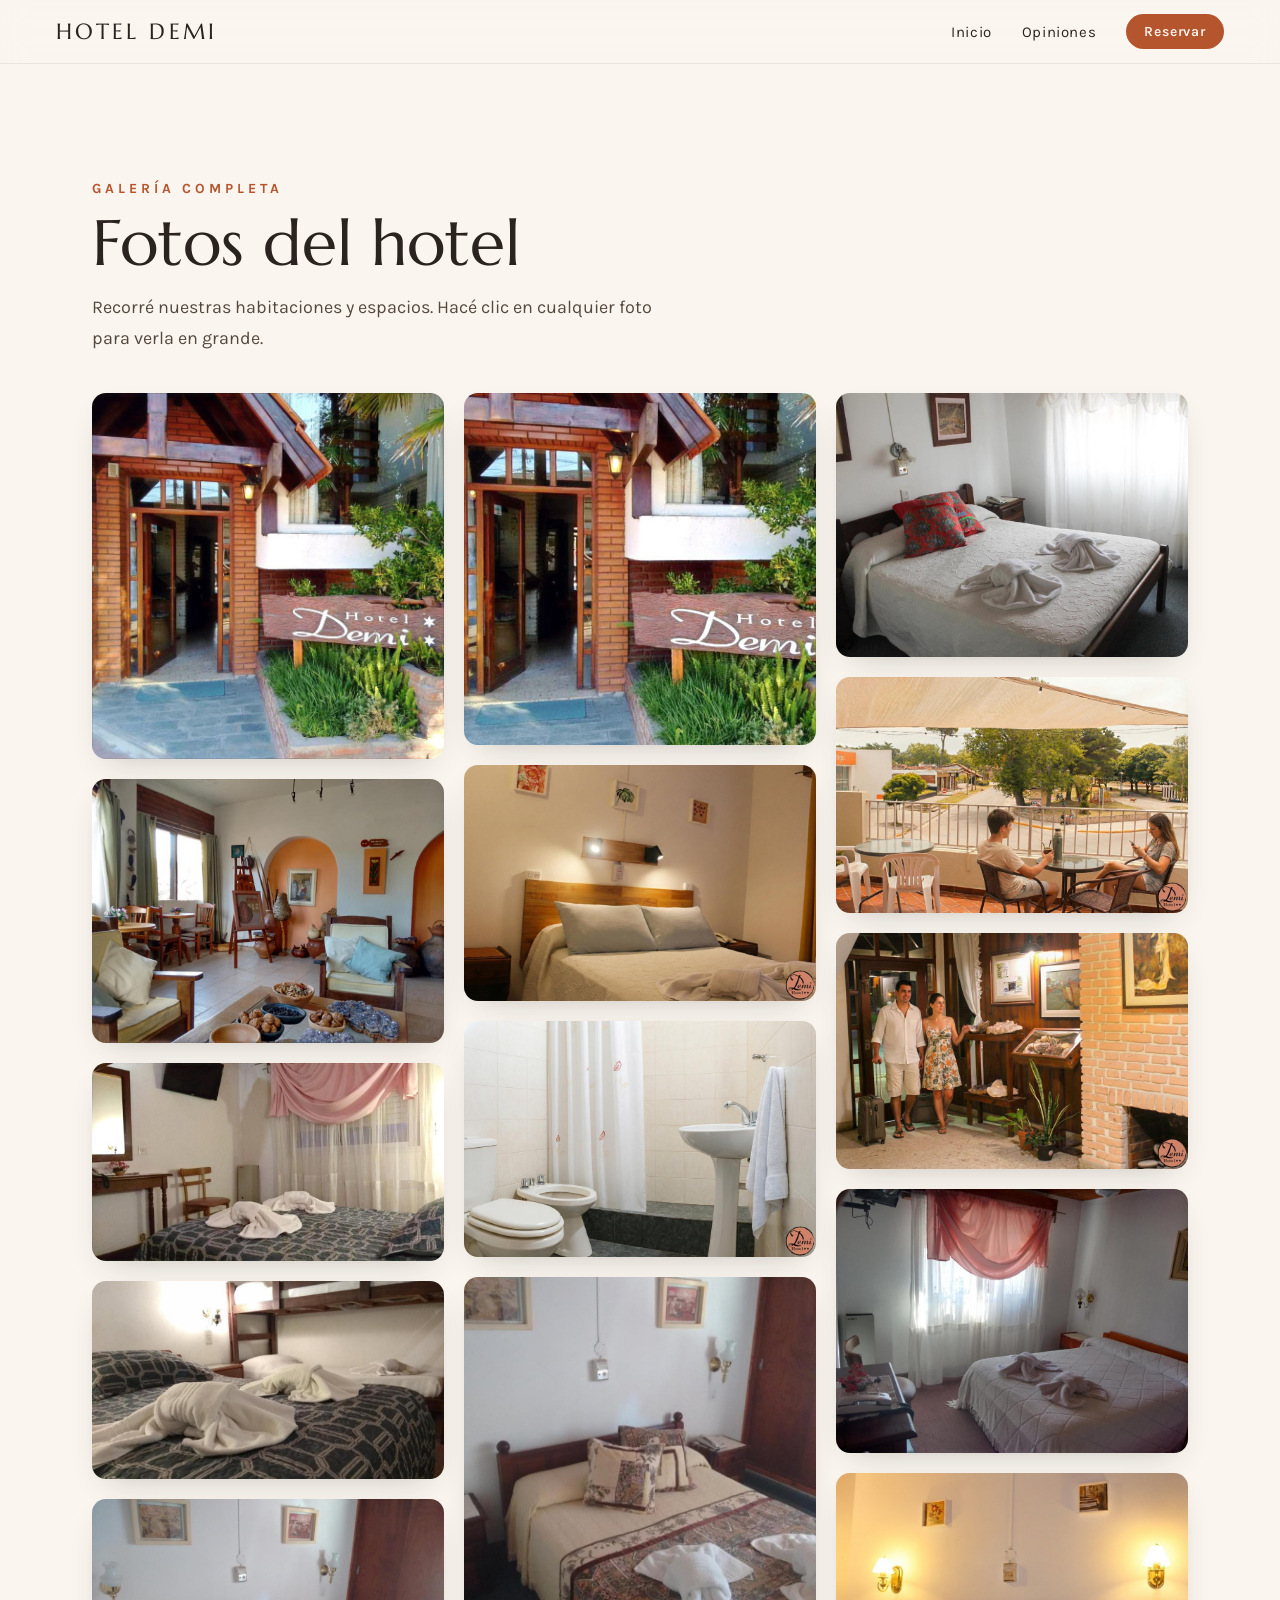
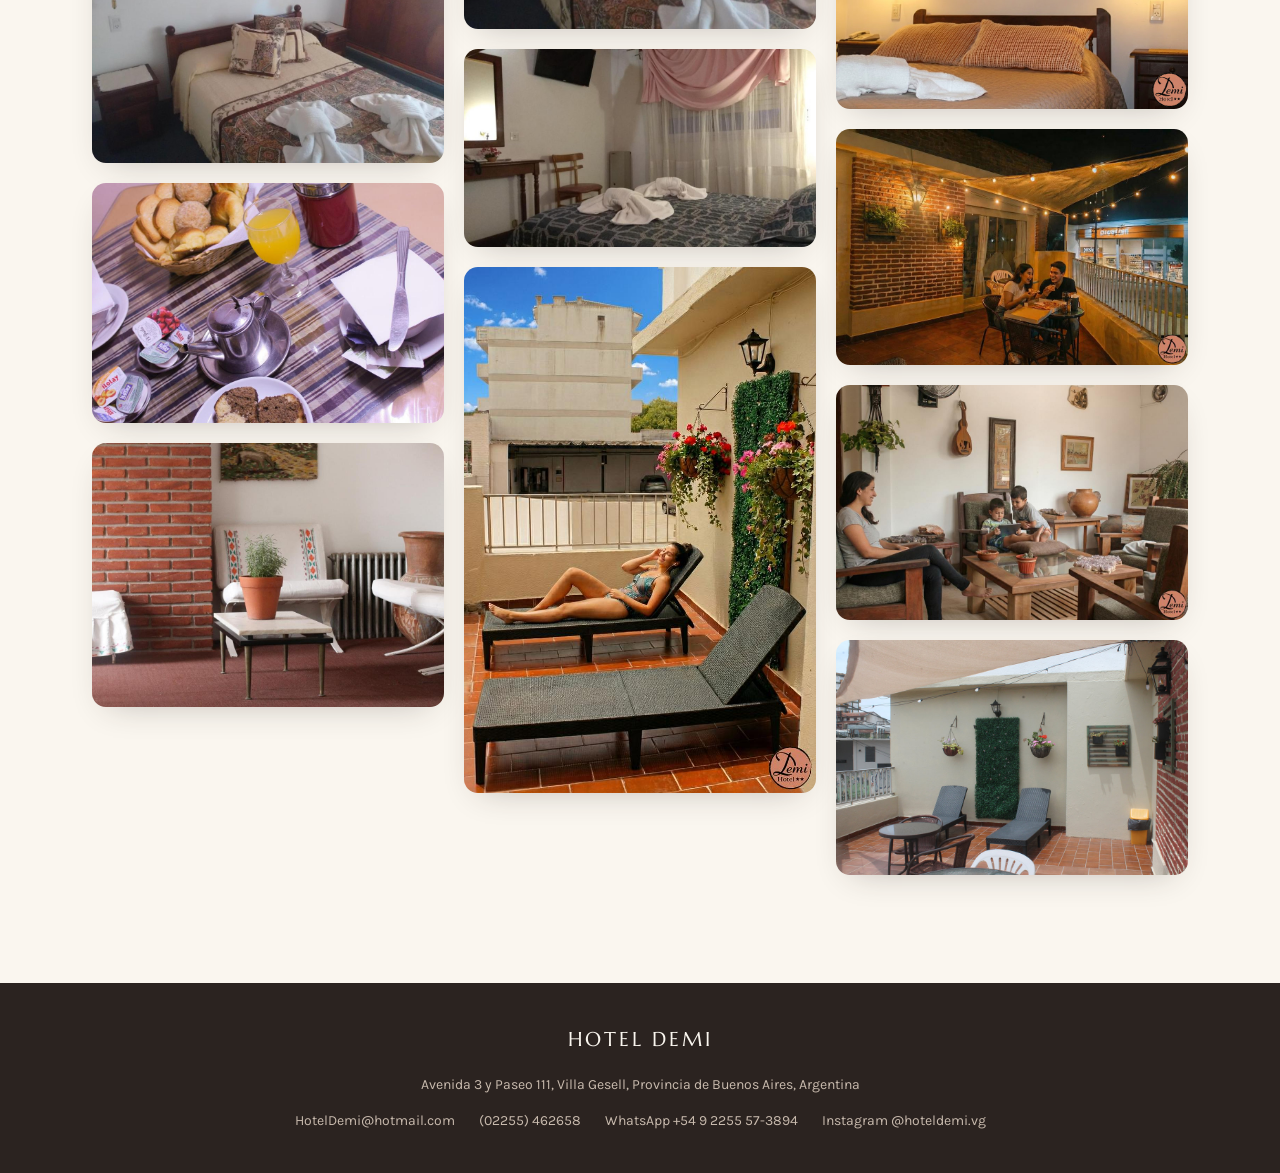
==== commit 9d55a8cf: "Add files via upload" ====
--- a/fotos.html
+++ b/fotos.html
@@ -21,7 +21,7 @@
   <div class="header-right">
     <nav class="nav" id="siteNav">
       <a href="index.html">Inicio</a>
-      <a href="index.html#galeria">Galería</a>
+      <a href="index.html#opiniones">Opiniones</a>
     </nav>
     <a href="index.html#contacto" class="btn-nav">Reservar</a>
     <button class="nav-toggle" id="navToggle" aria-label="Abrir menú" aria-expanded="false" aria-controls="siteNav">
--- a/styles.css
+++ b/styles.css
@@ -85,6 +85,7 @@
   color: #FAF6EF !important; background: #B4552D;
   font-size: 14px; font-weight: 600; letter-spacing: 0.06em;
   padding: 9px 18px; border-radius: 999px; transition: background 0.25s;
+  border: none; font-family: 'Karla', sans-serif; cursor: pointer;
 }
 .btn-nav:hover { background: #8F3F1F; }
 
@@ -114,6 +115,7 @@
 .btn-primary {
   display: inline-block; background: #B4552D; color: #FAF6EF;
   font-size: 16px; font-weight: 600; letter-spacing: 0.05em;
+  border: none; font-family: 'Karla', sans-serif; cursor: pointer;
   padding: 15px 30px; border-radius: 999px; transition: background 0.25s, transform 0.25s; border: none; cursor: pointer;
 }
 .btn-primary:hover { background: #8F3F1F; transform: translateY(-2px); }
@@ -198,33 +200,62 @@
 .carousel-dots span.active { background: #B4552D; transform: scale(1.2); }
 
 /* ===== Contact ===== */
-.contact-list { display: grid; gap: 18px; font-size: 17px; color: #2B2320; margin-top: 30px; }
-.contact-item { display: flex; align-items: center; gap: 14px; }
-.contact-item a { color: #2B2320; padding: 10px 0; display: inline-block; transition: color 0.2s; }
-.contact-item a:hover { color: #B4552D; }
-.contact-icon {
-  width: 42px; height: 42px; border-radius: 999px; background: #FAF6EF;
-  display: grid; place-items: center; color: #B4552D; flex-shrink: 0;
-}
-.contact-form {
-  background: #FAF6EF; border-radius: 20px; padding: clamp(24px, 4vw, 40px);
-  box-shadow: 0 24px 60px -24px rgba(43,35,32,0.3); display: grid; gap: 16px;
-}
-.contact-form label { display: grid; gap: 6px; font-size: 14px; font-weight: 600; color: #55483F; }
-.contact-form input, .contact-form textarea {
-  box-sizing: border-box; width: 100%; min-width: 0; font-family: 'Karla', sans-serif; font-size: 16px;
-  padding: 12px 14px; border: 1px solid #D8CCB8; border-radius: 10px; background: #FFFFFF; color: #2B2320; outline: none;
-}
-.contact-form input:focus, .contact-form textarea:focus { border-color: #B4552D; }
-.contact-form textarea { resize: vertical; }
-.form-row { display: flex; flex-wrap: wrap; gap: 16px; }
-.form-row label { flex: 1 1 180px; min-width: 0; }
-.form-row-3 label.grow { flex: 1 1 150px; }
-.form-row-3 label.small { flex: 0 1 110px; min-width: 84px; }
-.btn-block { width: 100%; font-size: 17px; padding: 15px 24px; }
-.form-note { margin: 0; font-size: 13px; color: #8A7A6C; text-align: center; }
-
-/* ===== Footer ===== */
+.btn-block { width: 100%; font-size: 17px; padding: 15px 24px; box-sizing: border-box; text-align: center; }
+
+/* ===== Opiniones ===== */
+.reviews-head { display: flex; flex-wrap: wrap; align-items: end; justify-content: space-between; gap: 20px 32px; margin-bottom: 36px; }
+.review-score { display: flex; align-items: center; gap: 14px; }
+.score-num {
+  font-family: 'Marcellus', serif; font-size: 30px; color: #FAF6EF; background: #2B2320;
+  width: 64px; height: 64px; border-radius: 16px; display: grid; place-items: center;
+}
+.score-info { display: grid; gap: 2px; font-size: 14px; color: #8A7A6C; }
+.score-info strong { font-size: 16px; color: #2B2320; }
+.reviews-grid { display: grid; grid-template-columns: repeat(auto-fit, minmax(min(100%, 260px), 1fr)); gap: 18px; }
+.review-card {
+  margin: 0; background: #FFFFFF; border: 1px solid #E8DFCE; border-radius: 16px;
+  padding: 24px 26px; display: grid; gap: 14px; align-content: space-between;
+}
+.review-card blockquote { margin: 0; font-family: 'Marcellus', serif; font-size: 18px; line-height: 1.55; color: #2B2320; }
+.review-card figcaption { font-size: 13px; font-weight: 600; letter-spacing: 0.06em; text-transform: uppercase; color: #B4552D; }
+
+/* ===== Contacto ===== */
+.contact-card {
+  background: #2B2320; color: #FAF6EF; border-radius: 28px;
+  padding: clamp(28px, 4.5vw, 56px);
+  display: grid; grid-template-columns: 1.15fr 1fr; gap: clamp(28px, 4vw, 56px);
+  box-shadow: 0 32px 80px -32px rgba(43,35,32,0.5);
+}
+.eyebrow-light { color: #D89B6A !important; }
+.contact-title { color: #FAF6EF; margin: 0 0 6px; }
+.contact-main { display: grid; gap: 22px; align-content: start; }
+.channel-grid { display: grid; grid-template-columns: repeat(auto-fit, minmax(min(100%, 218px), 1fr)); gap: 12px; }
+.channel {
+  display: flex; align-items: center; gap: 13px;
+  background: rgba(250,246,239,0.05); border: 1px solid rgba(250,246,239,0.14);
+  border-radius: 16px; padding: 13px 16px; min-height: 44px;
+  color: #FAF6EF; transition: background 0.2s, border-color 0.2s, transform 0.2s;
+}
+.channel:hover { background: rgba(250,246,239,0.1); border-color: #D89B6A; color: #FAF6EF; transform: translateY(-2px); }
+.channel-icon {
+  width: 46px; height: 46px; border-radius: 999px; flex-shrink: 0;
+  display: grid; place-items: center;
+  background: #B4552D; color: #FAF6EF;
+}
+.channel-wa { background: #25D366; color: #0B3D22; }
+.channel-ig { background: linear-gradient(135deg, #F58529, #DD2A7B 55%, #8134AF); }
+.channel-text { display: grid; gap: 1px; min-width: 0; }
+.channel-text strong { font-size: 15.5px; }
+.channel-text small { font-size: 12.5px; color: rgba(250,246,239,0.6); overflow: hidden; text-overflow: ellipsis; white-space: nowrap; }
+.contact-side { display: grid; gap: 12px; align-content: start; }
+.mini-map { border-radius: 18px; overflow: hidden; border: 1px solid rgba(250,246,239,0.16); }
+.mini-map iframe { display: block; width: 100%; height: clamp(220px, 26vw, 300px); border: none; filter: saturate(0.85); }
+.channel-dir .channel-icon { background: #FAF6EF; color: #B4552D; }
+@media (max-width: 899px) {
+  .contact-card { grid-template-columns: 1fr; border-radius: 22px; }
+  .mini-map iframe { height: 220px; }
+}
+
 .footer {
   background: #2B2320; color: #C9BBAE; padding: 44px clamp(16px, 6vw, 72px);
   display: flex; flex-direction: column; align-items: center; text-align: center; gap: 16px;
@@ -244,7 +275,10 @@
 .fab-label-dark { background: #2B2320; color: #FAF6EF; box-shadow: 0 8px 22px -6px rgba(0,0,0,0.35); }
 .fab-btn { border: none; cursor: pointer; display: grid; place-items: center; flex-shrink: 0; transition: transform 0.25s, background 0.25s; }
 .fab-btn-chat {
-  width: 68px; height: 68px; border-radius: 999px; border: 3px solid #FAF6EF; background: #B4552D; color: #FAF6EF;
+  display: flex; align-items: center; gap: 9px;
+  padding: 15px 22px; border-radius: 999px; border: 2px solid #FAF6EF;
+  background: #B4552D; color: #FAF6EF;
+  font-family: 'Karla', sans-serif; font-size: 15px; font-weight: 700; letter-spacing: 0.02em; white-space: nowrap;
   animation: pulseRing 2.4s ease-out infinite; box-shadow: 0 10px 28px -6px rgba(0,0,0,0.4);
 }
 .fab-btn-chat:hover { transform: scale(1.08); background: #8F3F1F; }
@@ -306,8 +340,17 @@
   .fab { right: 16px; }
   .fab-chat { bottom: 84px; }
   .fab-whatsapp { bottom: 16px; }
-  .fab-btn-chat { width: 58px; height: 58px; }
+  .fab-btn-chat { padding: 13px 18px; font-size: 14px; }
   .fab-btn-whatsapp { width: 52px; height: 52px; }
+
+  /* Servicios: tarjetas horizontales compactas */
+  .cards-grid { gap: 12px; margin-top: 32px; }
+  .service-card { display: grid; grid-template-columns: 108px 1fr; align-items: stretch; }
+  .service-card img { height: 100%; min-height: 104px; }
+  .service-card-body { padding: 14px 16px 16px; align-self: center; }
+  .service-card-body h3 { font-size: 19px; }
+  .service-card-body p { font-size: 14px; line-height: 1.5; }
+  .section-pad { padding-top: 60px; padding-bottom: 60px; }
 
   /* Foto flotante de "Sobre nosotros" dentro del borde */
   .about-img-small { left: 12px; bottom: -24px; }
